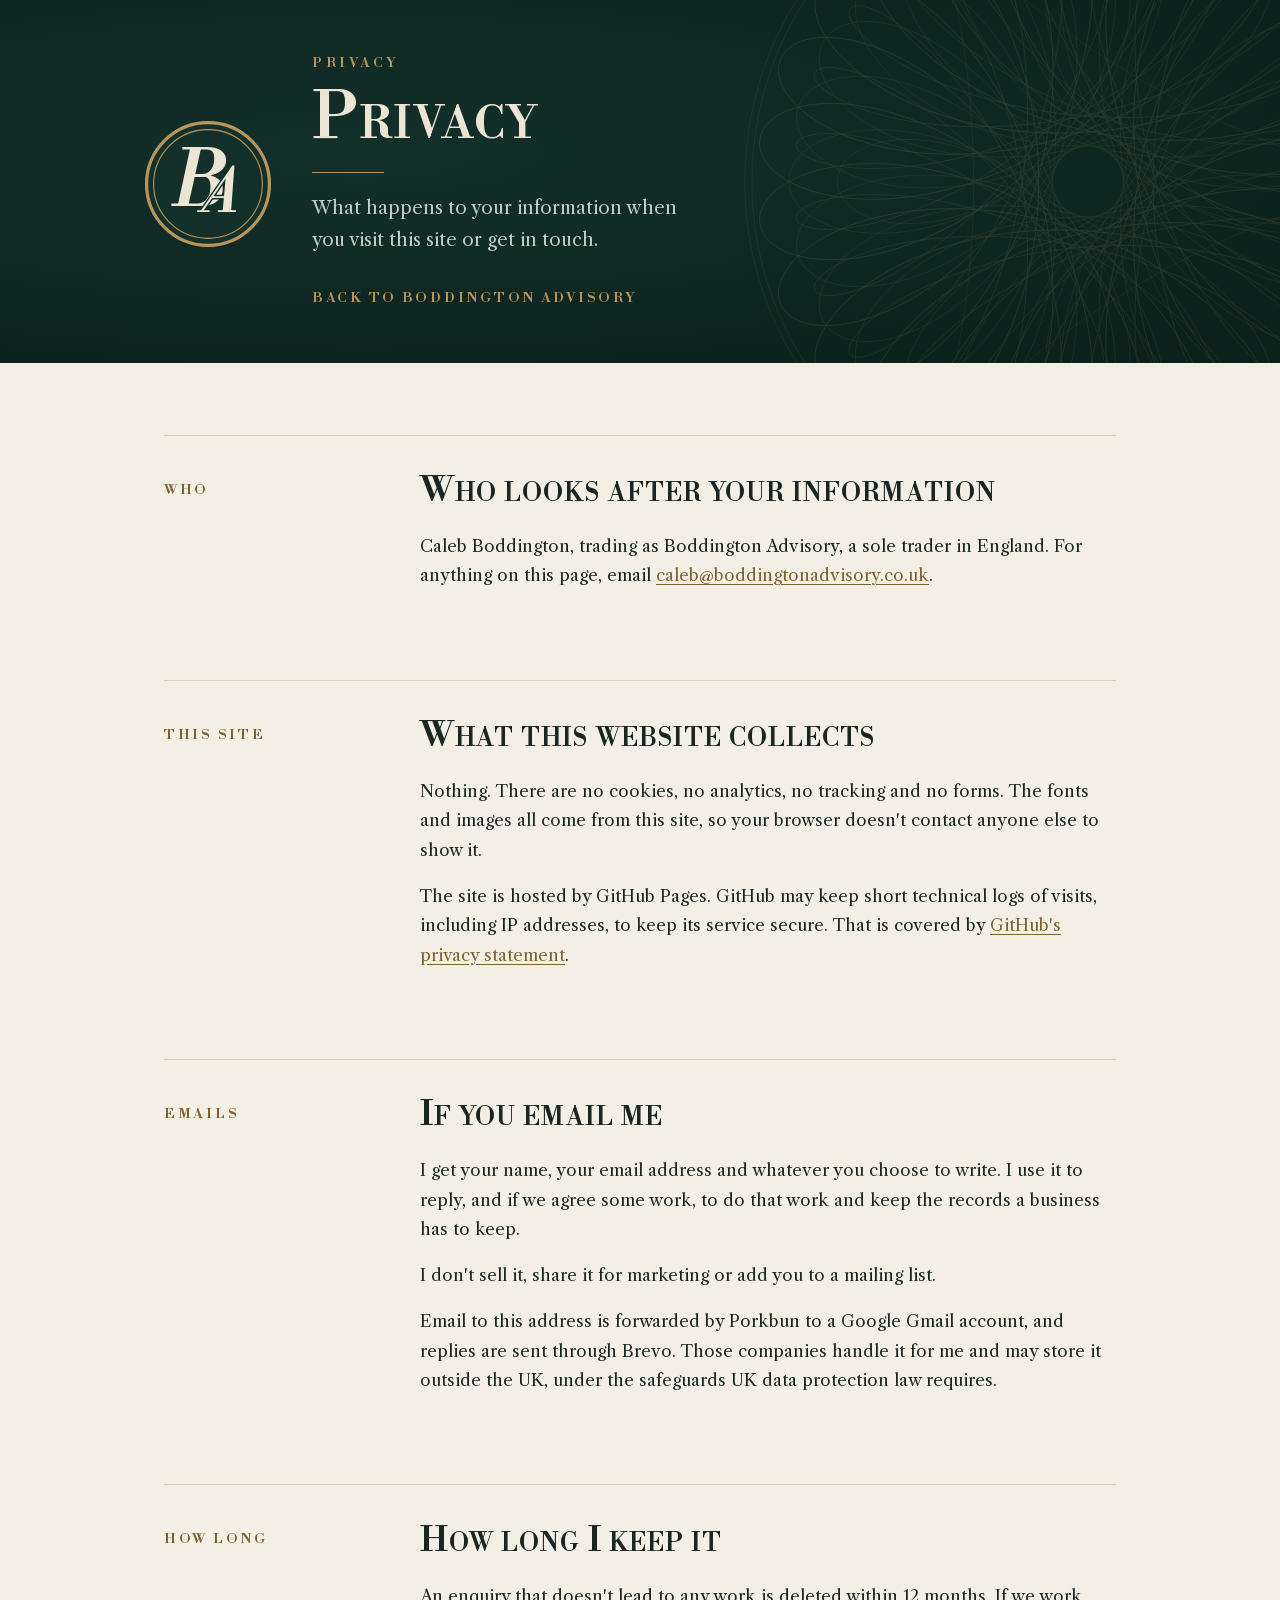
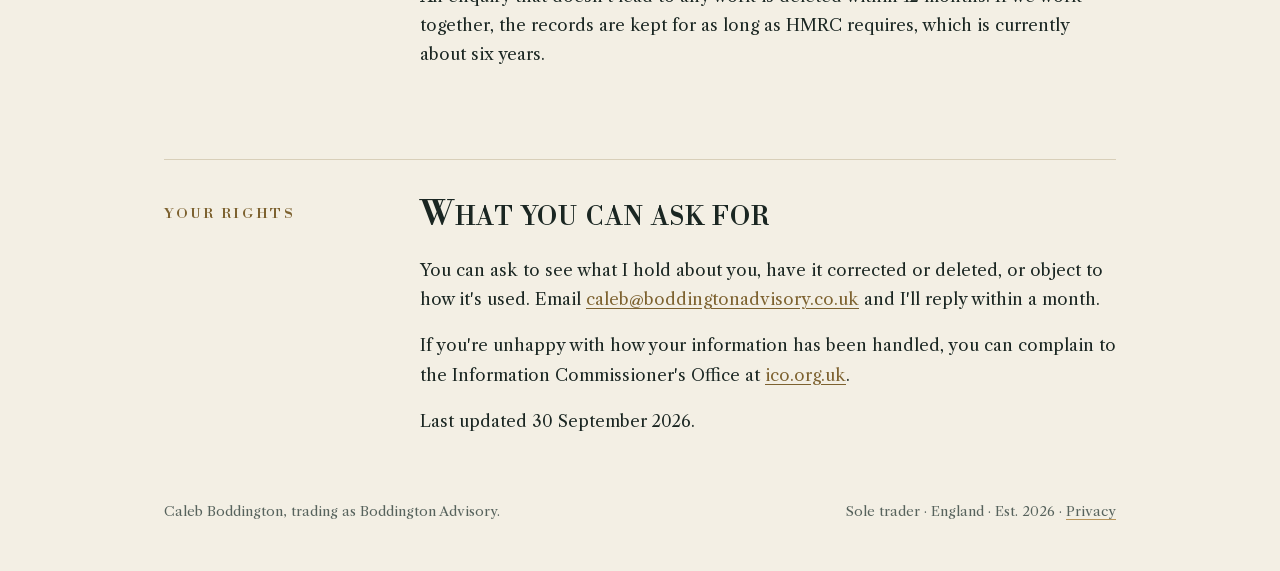
==== privacy.html @ ca5d96da "Add a privacy page, serve fonts locally, and add personal projects" ====
<!doctype html>
<html lang="en-GB">
<head>
<meta charset="utf-8">
<meta name="viewport" content="width=device-width, initial-scale=1">
<title>Privacy · Boddington Advisory</title>
<meta name="description" content="How Boddington Advisory handles personal information.">
<meta name="theme-color" content="#13302a">
<link rel="icon" href="favicon.svg" type="image/svg+xml">
<link rel="stylesheet" href="fonts/fonts.css">
<style>
  /* Layout: a private firm's headed paper. Racing-green masthead carrying the signet seal,
     then a single ivory column; gold hairlines divide it the way a letterhead is ruled. */
  :root {
    --green: #13302a;
    --green-deep: #0c211c;
    --ivory: #ece5d4;
    --paper: #f3efe4;
    --ink: #1a2622;
    --muted: #56625c;
    --gold: #b8955a;
    --gold-ink: #7d6230;
    --rule: #d8cfb9;
    --field: var(--green);
    --mono-fill: var(--ivory);
    --display: "Libre Bodoni", Didot, "Bodoni 72", Georgia, serif;
    --body: "Libre Caslon Text", "Big Caslon", "Adobe Caslon Pro", Georgia, serif;
    --caps: "Libre Bodoni", Didot, "Bodoni 72", Georgia, serif;
  }
  @media (prefers-color-scheme: dark) {
    :root:not([data-theme="light"]) {
      --paper: #0f1d19; --ink: #e8e2d2; --muted: #a3ada6; --gold-ink: #c9a86c; --rule: #2a3a34;
      color-scheme: dark;
    }
  }
  :root[data-theme="dark"] {
    --paper: #0f1d19; --ink: #e8e2d2; --muted: #a3ada6; --gold-ink: #c9a86c; --rule: #2a3a34;
    color-scheme: dark;
  }
  * { box-sizing: border-box; }
  body { background: var(--paper); color: var(--ink); font: 400 1.05rem/1.75 var(--body); margin: 0; }

  /* Masthead */
  .masthead {
    background:
      url(img/guilloche.svg) no-repeat right -10rem center / 44rem auto,
      radial-gradient(ellipse at 28% 42%, var(--green) 0%, var(--green-deep) 88%);
    color: var(--ivory); padding-inline: 20px;
  }
  .masthead .projects-link { display: inline-block; margin-top: 1.1rem; font: 600 0.85rem/1.4 var(--caps); letter-spacing: 0.2em; text-transform: uppercase; color: var(--ivory); text-decoration: none; border-bottom: 1px solid var(--gold); padding-bottom: 0.3rem; }
  .masthead .projects-link:hover { color: var(--gold); }
  .masthead .projects-link:focus-visible { outline: 2px solid var(--gold); outline-offset: 3px; }
  .masthead-inner {
    max-width: 62rem; margin: 0 auto; padding-block: 5rem 4.5rem;
    display: grid; grid-template-columns: minmax(0, 20rem) minmax(0, 1fr); gap: 3.5rem; align-items: center;
  }
  .seal { width: 100%; max-width: 20rem; height: auto; color: var(--gold); justify-self: center; }
  .eyebrow { font: 600 0.85rem/1 var(--caps); letter-spacing: 0.26em; color: var(--gold); }
  h1 {
    font: 500 clamp(2.4rem, 6vw, 4rem)/1.02 var(--display); font-variant: small-caps;
    letter-spacing: 0.04em; margin: 1.1rem 0 1.2rem; text-wrap: balance;
  }
  .hairline { width: 4.5rem; height: 1px; background: var(--gold); margin-bottom: 1.2rem; }
  .lede { font-size: 1.15rem; color: #c3ccc5; max-width: 34ch; margin: 0 0 1.6rem; }
  .masthead .contact-line { font: 400 italic 0.95rem/1.5 var(--body); color: var(--gold); overflow-wrap: anywhere; }

  /* Engrave-in on load */
  .seal .draw { stroke-dasharray: 920; stroke-dashoffset: 920; animation: engrave 1.8s cubic-bezier(.6,.1,.2,1) forwards; }
  .seal .draw.d2 { animation-delay: .25s; }
  .seal .draw.d3 { animation-delay: .5s; }
  .seal .fade { opacity: 0; animation: fade 1.2s ease forwards .9s; }
  @keyframes engrave { to { stroke-dashoffset: 0; } }
  @keyframes fade { to { opacity: 1; } }

  /* Body */
  main { max-width: 62rem; margin: 0 auto; padding: 4.5rem 20px 3rem; display: grid; gap: 4.5rem; }
  section { display: grid; grid-template-columns: minmax(0, 13rem) minmax(0, 1fr); gap: 1.5rem 3rem; border-top: 1px solid var(--rule); padding-top: 2.2rem; }
  .kicker { font: 600 0.85rem/1.4 var(--caps); letter-spacing: 0.2em; text-transform: uppercase; color: var(--gold-ink); padding-top: 0.55rem; }
  h2 { font: 500 2.2rem/1.1 var(--display); font-variant: small-caps; letter-spacing: 0.03em; margin: 0 0 1.4rem; text-wrap: balance; }
  .services { display: grid; grid-template-columns: repeat(auto-fit, minmax(15rem, 1fr)); gap: 2rem 2.5rem; }
  .service { min-width: 0; }
  .service h3 { font: 700 1.15rem/1.3 var(--body); letter-spacing: 0.01em; margin: 0 0 0.45rem; }
  .service p { margin: 0; color: var(--muted); font-size: 0.98rem; }
  .prose p { margin: 0; color: var(--muted); max-width: 58ch; font-size: 1.08rem; }
  .prose p + p { margin-top: 0.9rem; }
  .card {
    display: flex; flex-wrap: wrap; align-items: center; justify-content: space-between; gap: 1rem 2rem;
    border: 1px solid var(--rule); padding: 1.5rem 1.6rem;
  }
  .card .who { display: flex; gap: 1rem; align-items: center; min-width: 0; }
  .card .who svg { width: 3.4rem; height: 3.4rem; flex: none; color: var(--gold-ink); --field: var(--paper); --mono-fill: var(--ink); }
  .card .name { font: 500 1.3rem/1.2 var(--display); font-variant: small-caps; letter-spacing: 0.03em; }
  .card .email { font: 400 italic 1rem/1.4 var(--body); user-select: all; overflow-wrap: anywhere; }
  .copy {
    font: 600 0.85rem/1 var(--caps); letter-spacing: 0.16em; text-transform: uppercase; color: var(--ink);
    background: transparent; border: 1px solid var(--gold-ink); padding: 0.8rem 1.1rem; cursor: pointer;
  }
  .copy:hover { background: var(--gold-ink); color: var(--paper); }
  .copy:focus-visible { outline: 2px solid var(--gold); outline-offset: 3px; }


  /* Email button */
  .send-row { margin: 2rem 0 0; display: flex; flex-wrap: wrap; align-items: center; gap: 1rem 1.5rem; }
  .send {
    font: 600 0.85rem/1 var(--caps); letter-spacing: 0.18em; text-transform: uppercase;
    color: var(--ivory); background: var(--green); border: 1px solid var(--green); padding: 1rem 1.6rem; cursor: pointer; display: inline-block; text-decoration: none;
  }
  .send:hover { background: var(--gold-ink); border-color: var(--gold-ink); }
  .send:focus-visible { outline: 2px solid var(--gold); outline-offset: 3px; }

  footer {
    max-width: 62rem; margin: 0 auto; padding: 0 20px 3rem; color: var(--muted);
    font: 400 0.85rem/1.6 var(--body);
    display: flex; flex-wrap: wrap; justify-content: space-between; gap: 0.5rem 2rem;
  }

  footer a { color: inherit; text-decoration-color: var(--gold); text-underline-offset: 0.2em; }
  footer a:hover { color: var(--ink); }

  @media (max-width: 760px) {
    .masthead { background-position: right -9rem top 2rem, 0 0; background-size: 26rem auto, auto; }
    .masthead-inner { grid-template-columns: 1fr; gap: 2.2rem; padding-block: 3.5rem 3.2rem; }
    .seal { max-width: 13rem; justify-self: start; }
    section { grid-template-columns: 1fr; gap: 0.6rem; }
  }
  @media (prefers-reduced-motion: reduce) {
    .seal .draw { animation: none; stroke-dashoffset: 0; }
    .seal .fade { animation: none; opacity: 1; }
  }

  /* Projects page */
  .masthead.slim .masthead-inner { grid-template-columns: minmax(0, 8rem) minmax(0, 1fr); padding-block: 3.5rem 3.2rem; gap: 2.5rem; }
  .masthead.slim .mark { width: 100%; max-width: 8rem; height: auto; color: var(--gold); --field: var(--green); --mono-fill: var(--ivory); }
  .back { display: inline-block; margin-top: 0.4rem; font: 600 0.85rem/1.4 var(--caps); letter-spacing: 0.2em; text-transform: uppercase; color: var(--gold); text-decoration: none; }
  .back:hover { color: var(--ivory); }
  .back:focus-visible { outline: 2px solid var(--gold); outline-offset: 3px; }
  .shot { margin: 0 0 1.4rem; border: 1px solid var(--rule); box-shadow: 0 18px 40px rgba(12, 33, 28, 0.18); background: var(--green-deep); }
  .shot img { display: block; width: 100%; height: auto; }
  .project p { margin: 0; color: var(--muted); max-width: 60ch; font-size: 1.05rem; }
  .project p + p { margin-top: 0.8rem; }
  .project .go { display: inline-block; margin-top: 1.1rem; font: 600 0.85rem/1.4 var(--caps); letter-spacing: 0.18em; text-transform: uppercase; color: var(--gold-ink); text-decoration: none; border-bottom: 1px solid var(--gold); padding-bottom: 0.2rem; }
  .project .go:hover { color: var(--ink); }
  @media (max-width: 760px) {
    .masthead.slim .masthead-inner { grid-template-columns: 1fr; }
    .masthead.slim .mark { max-width: 5rem; }
  }
  .policy p + p { margin-top: 0.9rem; }
  .policy ul { margin: 0.9rem 0 0; padding-left: 1.2rem; }
  .policy li + li { margin-top: 0.4rem; }
  .policy a { color: var(--gold-ink); text-underline-offset: 0.2em; }
</style>
</head>
<body>

<svg width="0" height="0" style="position:absolute" aria-hidden="true">
  <defs>
    <pattern id="hatch" width="3.2" height="3.2" patternUnits="userSpaceOnUse" patternTransform="rotate(45)">
      <line x1="0" y1="0" x2="0" y2="3.2" stroke="currentColor" stroke-width="0.55" opacity="0.5"/>
    </pattern>
    <path id="band" d="M150 150 m-118 0 a118 118 0 1 1 236 0 a118 118 0 1 1 -236 0"/>
    <path id="bandLow" d="M150 150 m-128 0 a128 128 0 0 0 256 0"/>
    <symbol id="cipher" viewBox="0 0 200 200">
      <text x="86" y="140" text-anchor="middle" font-family="Libre Bodoni, Didot, serif" font-style="italic" font-weight="600" font-size="132" style="fill:var(--mono-fill)">B</text>
      <text x="122" y="150" text-anchor="middle" font-family="Libre Bodoni, Didot, serif" font-style="italic" font-weight="500" font-size="104" style="fill:var(--mono-fill);stroke:var(--field);stroke-width:5px;paint-order:stroke">A</text>
    </symbol>
    <symbol id="mark" viewBox="0 0 200 200">
      <circle cx="100" cy="100" r="96" style="fill:var(--field)"/>
      <circle cx="100" cy="100" r="96" fill="none" stroke="currentColor" stroke-width="5"/>
      <circle cx="100" cy="100" r="85" fill="none" stroke="currentColor" stroke-width="1.8"/>
      <use href="#cipher" x="8" y="6" width="184" height="184"/>
    </symbol>
  </defs>
</svg>

<header class="masthead slim">
  <div class="masthead-inner">
    <svg class="mark" viewBox="0 0 200 200" aria-hidden="true"><use href="#mark"/></svg>
    <div>
      <div class="eyebrow">PRIVACY</div>
      <h1>Privacy</h1>
      <div class="hairline"></div>
      <p class="lede">What happens to your information when you visit this site or get in touch.</p>
      <a class="back" href="index.html">Back to Boddington Advisory</a>
    </div>
  </div>
</header>

<main>
  <section class="policy" aria-labelledby="who">
    <div class="kicker">Who</div>
    <div>
      <h2 id="who">Who looks after your information</h2>
      <p>Caleb Boddington, trading as Boddington Advisory, a sole trader in England. For anything on this page, email <a href="mailto:caleb@boddingtonadvisory.co.uk">caleb@boddingtonadvisory.co.uk</a>.</p>
    </div>
  </section>
  <section class="policy" aria-labelledby="site">
    <div class="kicker">This site</div>
    <div>
      <h2 id="site">What this website collects</h2>
      <p>Nothing. There are no cookies, no analytics, no tracking and no forms. The fonts and images all come from this site, so your browser doesn't contact anyone else to show it.</p>
      <p>The site is hosted by GitHub Pages. GitHub may keep short technical logs of visits, including IP addresses, to keep its service secure. That is covered by <a href="https://docs.github.com/en/site-policy/privacy-policies/github-general-privacy-statement">GitHub's privacy statement</a>.</p>
    </div>
  </section>
  <section class="policy" aria-labelledby="email">
    <div class="kicker">Emails</div>
    <div>
      <h2 id="email">If you email me</h2>
      <p>I get your name, your email address and whatever you choose to write. I use it to reply, and if we agree some work, to do that work and keep the records a business has to keep.</p>
      <p>I don't sell it, share it for marketing or add you to a mailing list.</p>
      <p>Email to this address is forwarded by Porkbun to a Google Gmail account, and replies are sent through Brevo. Those companies handle it for me and may store it outside the UK, under the safeguards UK data protection law requires.</p>
    </div>
  </section>
  <section class="policy" aria-labelledby="keep">
    <div class="kicker">How long</div>
    <div>
      <h2 id="keep">How long I keep it</h2>
      <p>An enquiry that doesn't lead to any work is deleted within 12 months. If we work together, the records are kept for as long as HMRC requires, which is currently about six years.</p>
    </div>
  </section>
  <section class="policy" aria-labelledby="rights">
    <div class="kicker">Your rights</div>
    <div>
      <h2 id="rights">What you can ask for</h2>
      <p>You can ask to see what I hold about you, have it corrected or deleted, or object to how it's used. Email <a href="mailto:caleb@boddingtonadvisory.co.uk">caleb@boddingtonadvisory.co.uk</a> and I'll reply within a month.</p>
      <p>If you're unhappy with how your information has been handled, you can complain to the Information Commissioner's Office at <a href="https://ico.org.uk/make-a-complaint/">ico.org.uk</a>.</p>
      <p>Last updated 30 September 2026.</p>
    </div>
  </section>
</main>

<footer>
  <span>Caleb Boddington, trading as Boddington Advisory.</span>
  <span>Sole trader · England · Est. 2026 · <a href="privacy.html">Privacy</a></span>
</footer>

</body>
</html>
---- fonts/fonts.css ----
/* Latin subset, self-hosted so no visitor data goes to Google. SIL Open Font License. */
@font-face {
  font-family: 'Libre Bodoni';
  font-style: italic;
  font-weight: 400 700;
  font-display: swap;
  src: url(libre-bodoni-italic-400-700.woff2) format('woff2');
  unicode-range: U+0000-00FF, U+0131, U+0152-0153, U+02BB-02BC, U+02C6, U+02DA, U+02DC, U+0304, U+0308, U+0329, U+2000-206F, U+20AC, U+2122, U+2191, U+2193, U+2212, U+2215, U+FEFF, U+FFFD;
}
@font-face {
  font-family: 'Libre Bodoni';
  font-style: normal;
  font-weight: 400 700;
  font-display: swap;
  src: url(libre-bodoni-normal-400-700.woff2) format('woff2');
  unicode-range: U+0000-00FF, U+0131, U+0152-0153, U+02BB-02BC, U+02C6, U+02DA, U+02DC, U+0304, U+0308, U+0329, U+2000-206F, U+20AC, U+2122, U+2191, U+2193, U+2212, U+2215, U+FEFF, U+FFFD;
}
@font-face {
  font-family: 'Libre Caslon Text';
  font-style: italic;
  font-weight: 400;
  font-display: swap;
  src: url(libre-caslon-text-italic-400.woff2) format('woff2');
  unicode-range: U+0000-00FF, U+0131, U+0152-0153, U+02BB-02BC, U+02C6, U+02DA, U+02DC, U+0304, U+0308, U+0329, U+2000-206F, U+20AC, U+2122, U+2191, U+2193, U+2212, U+2215, U+FEFF, U+FFFD;
}
@font-face {
  font-family: 'Libre Caslon Text';
  font-style: normal;
  font-weight: 400;
  font-display: swap;
  src: url(libre-caslon-text-normal-400.woff2) format('woff2');
  unicode-range: U+0000-00FF, U+0131, U+0152-0153, U+02BB-02BC, U+02C6, U+02DA, U+02DC, U+0304, U+0308, U+0329, U+2000-206F, U+20AC, U+2122, U+2191, U+2193, U+2212, U+2215, U+FEFF, U+FFFD;
}
@font-face {
  font-family: 'Libre Caslon Text';
  font-style: normal;
  font-weight: 700;
  font-display: swap;
  src: url(libre-caslon-text-normal-700.woff2) format('woff2');
  unicode-range: U+0000-00FF, U+0131, U+0152-0153, U+02BB-02BC, U+02C6, U+02DA, U+02DC, U+0304, U+0308, U+0329, U+2000-206F, U+20AC, U+2122, U+2191, U+2193, U+2212, U+2215, U+FEFF, U+FFFD;
}
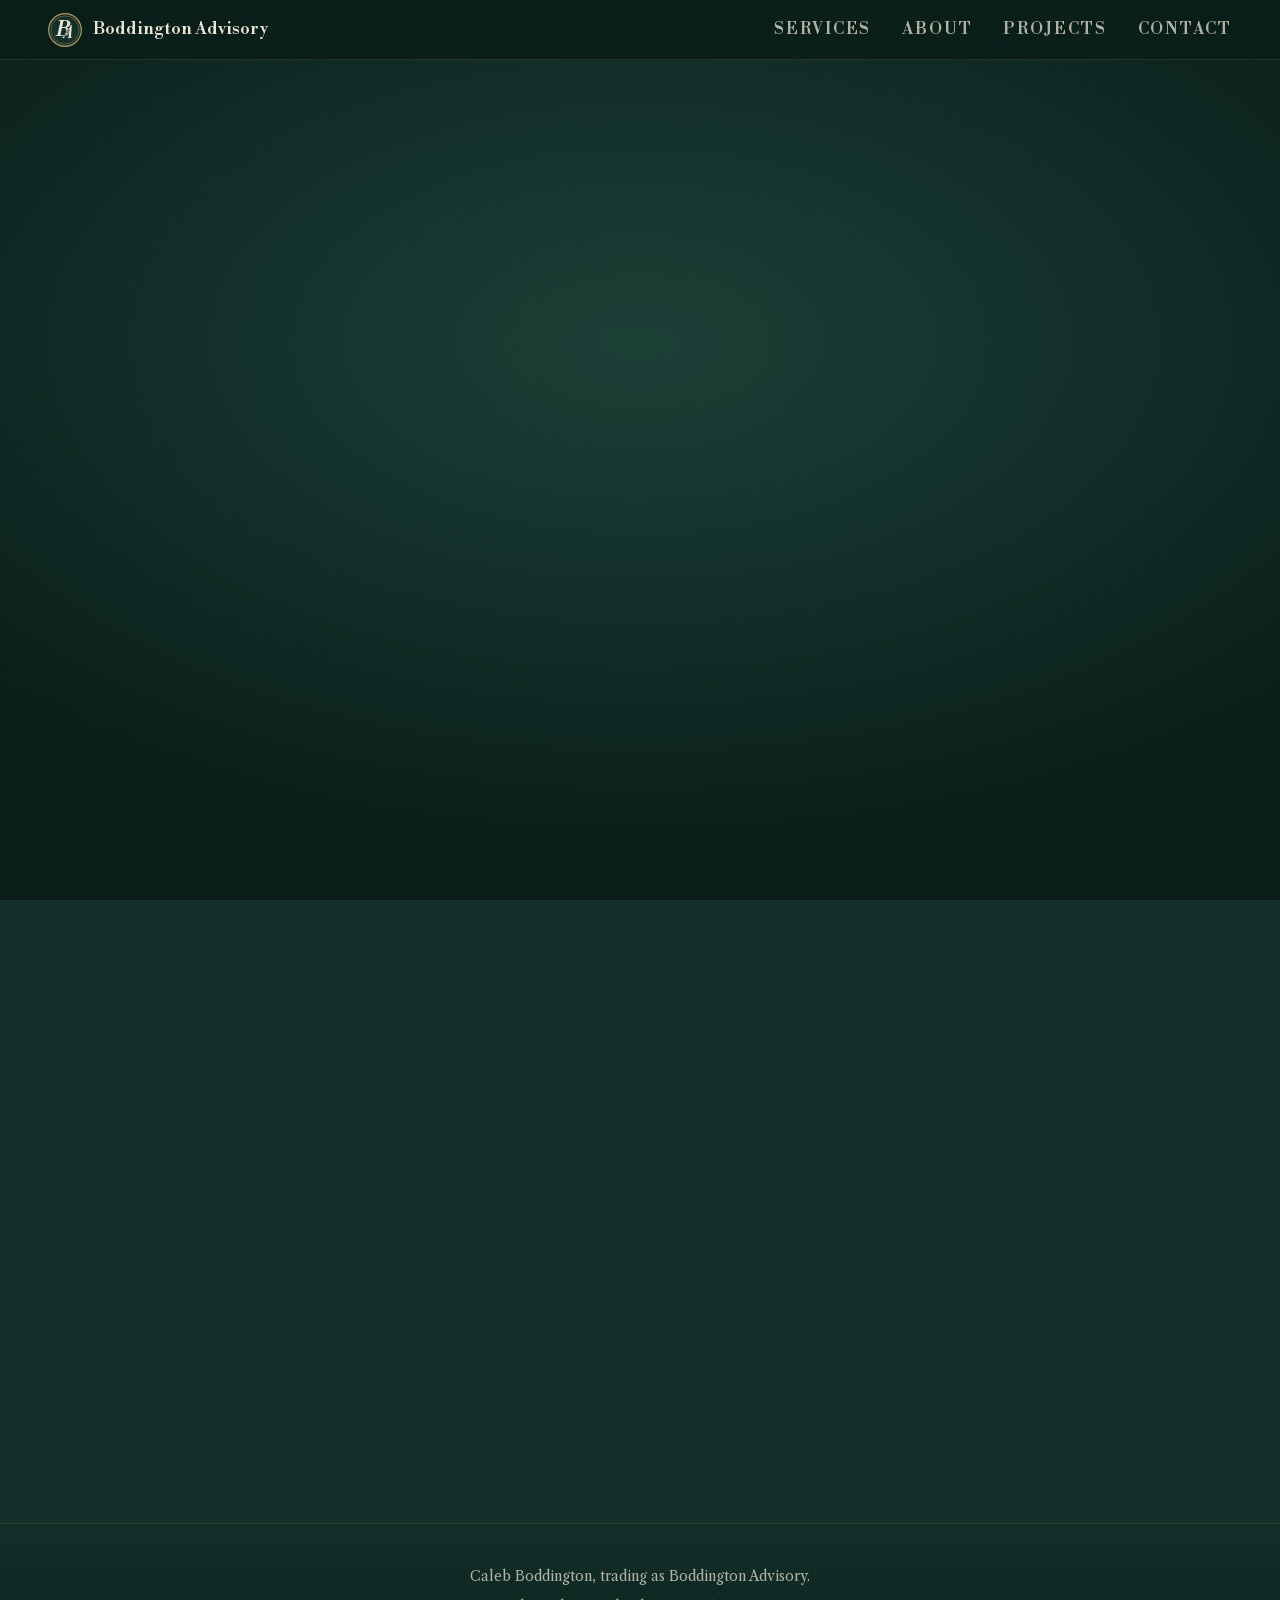
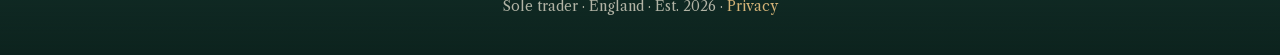
==== commit ca8bd171: "Redesign: the Signet, a 3D gold seal, split into Home, Services, About, Projects and Contact pages" ====
--- a/privacy.html
+++ b/privacy.html
@@ -4,234 +4,87 @@
 <meta charset="utf-8">
 <meta name="viewport" content="width=device-width, initial-scale=1">
 <title>Privacy · Boddington Advisory</title>
-<meta name="description" content="How Boddington Advisory handles personal information.">
+<meta name="description" content="What happens to your information when you visit this site or get in touch.">
 <meta name="theme-color" content="#13302a">
 <link rel="icon" href="favicon.svg" type="image/svg+xml">
 <link rel="stylesheet" href="fonts/fonts.css">
-<style>
-  /* Layout: a private firm's headed paper. Racing-green masthead carrying the signet seal,
-     then a single ivory column; gold hairlines divide it the way a letterhead is ruled. */
-  :root {
-    --green: #13302a;
-    --green-deep: #0c211c;
-    --ivory: #ece5d4;
-    --paper: #f3efe4;
-    --ink: #1a2622;
-    --muted: #56625c;
-    --gold: #b8955a;
-    --gold-ink: #7d6230;
-    --rule: #d8cfb9;
-    --field: var(--green);
-    --mono-fill: var(--ivory);
-    --display: "Libre Bodoni", Didot, "Bodoni 72", Georgia, serif;
-    --body: "Libre Caslon Text", "Big Caslon", "Adobe Caslon Pro", Georgia, serif;
-    --caps: "Libre Bodoni", Didot, "Bodoni 72", Georgia, serif;
-  }
-  @media (prefers-color-scheme: dark) {
-    :root:not([data-theme="light"]) {
-      --paper: #0f1d19; --ink: #e8e2d2; --muted: #a3ada6; --gold-ink: #c9a86c; --rule: #2a3a34;
-      color-scheme: dark;
-    }
-  }
-  :root[data-theme="dark"] {
-    --paper: #0f1d19; --ink: #e8e2d2; --muted: #a3ada6; --gold-ink: #c9a86c; --rule: #2a3a34;
-    color-scheme: dark;
-  }
-  * { box-sizing: border-box; }
-  body { background: var(--paper); color: var(--ink); font: 400 1.05rem/1.75 var(--body); margin: 0; }
+<link rel="stylesheet" href="assets/site.css">
+<link rel="preload" as="font" type="font/woff2" crossorigin href="fonts/libre-bodoni-normal-400-700.woff2">
+<link rel="modulepreload" href="vendor/three.module.min.js">
+<script>document.documentElement.classList.add('js');</script>
+<script type="importmap">{ "imports": { "three": "./vendor/three.module.min.js" } }</script>
+</head>
+<body data-scene="still">
+<canvas id="gl" aria-hidden="true"></canvas>
 
-  /* Masthead */
-  .masthead {
-    background:
-      url(img/guilloche.svg) no-repeat right -10rem center / 44rem auto,
-      radial-gradient(ellipse at 28% 42%, var(--green) 0%, var(--green-deep) 88%);
-    color: var(--ivory); padding-inline: 20px;
-  }
-  .masthead .projects-link { display: inline-block; margin-top: 1.1rem; font: 600 0.85rem/1.4 var(--caps); letter-spacing: 0.2em; text-transform: uppercase; color: var(--ivory); text-decoration: none; border-bottom: 1px solid var(--gold); padding-bottom: 0.3rem; }
-  .masthead .projects-link:hover { color: var(--gold); }
-  .masthead .projects-link:focus-visible { outline: 2px solid var(--gold); outline-offset: 3px; }
-  .masthead-inner {
-    max-width: 62rem; margin: 0 auto; padding-block: 5rem 4.5rem;
-    display: grid; grid-template-columns: minmax(0, 20rem) minmax(0, 1fr); gap: 3.5rem; align-items: center;
-  }
-  .seal { width: 100%; max-width: 20rem; height: auto; color: var(--gold); justify-self: center; }
-  .eyebrow { font: 600 0.85rem/1 var(--caps); letter-spacing: 0.26em; color: var(--gold); }
-  h1 {
-    font: 500 clamp(2.4rem, 6vw, 4rem)/1.02 var(--display); font-variant: small-caps;
-    letter-spacing: 0.04em; margin: 1.1rem 0 1.2rem; text-wrap: balance;
-  }
-  .hairline { width: 4.5rem; height: 1px; background: var(--gold); margin-bottom: 1.2rem; }
-  .lede { font-size: 1.15rem; color: #c3ccc5; max-width: 34ch; margin: 0 0 1.6rem; }
-  .masthead .contact-line { font: 400 italic 0.95rem/1.5 var(--body); color: var(--gold); overflow-wrap: anywhere; }
+<header class="site-head">
+  <a class="brand" href="index.html" aria-label="Boddington Advisory, home">
+    <svg class="brand-mark" viewBox="0 0 200 200" aria-hidden="true"><circle cx="100" cy="100" r="96" fill="#13302a"/><circle cx="100" cy="100" r="96" fill="none" stroke="currentColor" stroke-width="7"/><circle cx="100" cy="100" r="83" fill="none" stroke="currentColor" stroke-width="2.5"/><g font-family="Libre Bodoni, Didot, serif" font-style="italic" text-anchor="middle"><text x="87" y="138" font-weight="600" font-size="124" fill="#ece5d4">B</text><text x="120" y="147" font-weight="500" font-size="98" fill="#ece5d4" stroke="#13302a" stroke-width="6" paint-order="stroke">A</text></g></svg>
+    <span class="brand-name">Boddington Advisory</span>
+  </a>
+  <button class="menu-btn" type="button" aria-expanded="false" aria-controls="menu">Menu</button>
+  <nav class="menu" id="menu" aria-label="Site">
+    <a href="services.html">Services</a>
+    <a href="about.html">About</a>
+    <a href="projects.html">Projects</a>
+    <a href="contact.html">Contact</a>
+  </nav>
+</header>
 
-  /* Engrave-in on load */
-  .seal .draw { stroke-dasharray: 920; stroke-dashoffset: 920; animation: engrave 1.8s cubic-bezier(.6,.1,.2,1) forwards; }
-  .seal .draw.d2 { animation-delay: .25s; }
-  .seal .draw.d3 { animation-delay: .5s; }
-  .seal .fade { opacity: 0; animation: fade 1.2s ease forwards .9s; }
-  @keyframes engrave { to { stroke-dashoffset: 0; } }
-  @keyframes fade { to { opacity: 1; } }
+<div class="page">
 
-  /* Body */
-  main { max-width: 62rem; margin: 0 auto; padding: 4.5rem 20px 3rem; display: grid; gap: 4.5rem; }
-  section { display: grid; grid-template-columns: minmax(0, 13rem) minmax(0, 1fr); gap: 1.5rem 3rem; border-top: 1px solid var(--rule); padding-top: 2.2rem; }
-  .kicker { font: 600 0.85rem/1.4 var(--caps); letter-spacing: 0.2em; text-transform: uppercase; color: var(--gold-ink); padding-top: 0.55rem; }
-  h2 { font: 500 2.2rem/1.1 var(--display); font-variant: small-caps; letter-spacing: 0.03em; margin: 0 0 1.4rem; text-wrap: balance; }
-  .services { display: grid; grid-template-columns: repeat(auto-fit, minmax(15rem, 1fr)); gap: 2rem 2.5rem; }
-  .service { min-width: 0; }
-  .service h3 { font: 700 1.15rem/1.3 var(--body); letter-spacing: 0.01em; margin: 0 0 0.45rem; }
-  .service p { margin: 0; color: var(--muted); font-size: 0.98rem; }
-  .prose p { margin: 0; color: var(--muted); max-width: 58ch; font-size: 1.08rem; }
-  .prose p + p { margin-top: 0.9rem; }
-  .card {
-    display: flex; flex-wrap: wrap; align-items: center; justify-content: space-between; gap: 1rem 2rem;
-    border: 1px solid var(--rule); padding: 1.5rem 1.6rem;
-  }
-  .card .who { display: flex; gap: 1rem; align-items: center; min-width: 0; }
-  .card .who svg { width: 3.4rem; height: 3.4rem; flex: none; color: var(--gold-ink); --field: var(--paper); --mono-fill: var(--ink); }
-  .card .name { font: 500 1.3rem/1.2 var(--display); font-variant: small-caps; letter-spacing: 0.03em; }
-  .card .email { font: 400 italic 1rem/1.4 var(--body); user-select: all; overflow-wrap: anywhere; }
-  .copy {
-    font: 600 0.85rem/1 var(--caps); letter-spacing: 0.16em; text-transform: uppercase; color: var(--ink);
-    background: transparent; border: 1px solid var(--gold-ink); padding: 0.8rem 1.1rem; cursor: pointer;
-  }
-  .copy:hover { background: var(--gold-ink); color: var(--paper); }
-  .copy:focus-visible { outline: 2px solid var(--gold); outline-offset: 3px; }
-
-
-  /* Email button */
-  .send-row { margin: 2rem 0 0; display: flex; flex-wrap: wrap; align-items: center; gap: 1rem 1.5rem; }
-  .send {
-    font: 600 0.85rem/1 var(--caps); letter-spacing: 0.18em; text-transform: uppercase;
-    color: var(--ivory); background: var(--green); border: 1px solid var(--green); padding: 1rem 1.6rem; cursor: pointer; display: inline-block; text-decoration: none;
-  }
-  .send:hover { background: var(--gold-ink); border-color: var(--gold-ink); }
-  .send:focus-visible { outline: 2px solid var(--gold); outline-offset: 3px; }
-
-  footer {
-    max-width: 62rem; margin: 0 auto; padding: 0 20px 3rem; color: var(--muted);
-    font: 400 0.85rem/1.6 var(--body);
-    display: flex; flex-wrap: wrap; justify-content: space-between; gap: 0.5rem 2rem;
-  }
-
-  footer a { color: inherit; text-decoration-color: var(--gold); text-underline-offset: 0.2em; }
-  footer a:hover { color: var(--ink); }
-
-  @media (max-width: 760px) {
-    .masthead { background-position: right -9rem top 2rem, 0 0; background-size: 26rem auto, auto; }
-    .masthead-inner { grid-template-columns: 1fr; gap: 2.2rem; padding-block: 3.5rem 3.2rem; }
-    .seal { max-width: 13rem; justify-self: start; }
-    section { grid-template-columns: 1fr; gap: 0.6rem; }
-  }
-  @media (prefers-reduced-motion: reduce) {
-    .seal .draw { animation: none; stroke-dashoffset: 0; }
-    .seal .fade { animation: none; opacity: 1; }
-  }
-
-  /* Projects page */
-  .masthead.slim .masthead-inner { grid-template-columns: minmax(0, 8rem) minmax(0, 1fr); padding-block: 3.5rem 3.2rem; gap: 2.5rem; }
-  .masthead.slim .mark { width: 100%; max-width: 8rem; height: auto; color: var(--gold); --field: var(--green); --mono-fill: var(--ivory); }
-  .back { display: inline-block; margin-top: 0.4rem; font: 600 0.85rem/1.4 var(--caps); letter-spacing: 0.2em; text-transform: uppercase; color: var(--gold); text-decoration: none; }
-  .back:hover { color: var(--ivory); }
-  .back:focus-visible { outline: 2px solid var(--gold); outline-offset: 3px; }
-  .shot { margin: 0 0 1.4rem; border: 1px solid var(--rule); box-shadow: 0 18px 40px rgba(12, 33, 28, 0.18); background: var(--green-deep); }
-  .shot img { display: block; width: 100%; height: auto; }
-  .project p { margin: 0; color: var(--muted); max-width: 60ch; font-size: 1.05rem; }
-  .project p + p { margin-top: 0.8rem; }
-  .project .go { display: inline-block; margin-top: 1.1rem; font: 600 0.85rem/1.4 var(--caps); letter-spacing: 0.18em; text-transform: uppercase; color: var(--gold-ink); text-decoration: none; border-bottom: 1px solid var(--gold); padding-bottom: 0.2rem; }
-  .project .go:hover { color: var(--ink); }
-  @media (max-width: 760px) {
-    .masthead.slim .masthead-inner { grid-template-columns: 1fr; }
-    .masthead.slim .mark { max-width: 5rem; }
-  }
-  .policy p + p { margin-top: 0.9rem; }
-  .policy ul { margin: 0.9rem 0 0; padding-left: 1.2rem; }
-  .policy li + li { margin-top: 0.4rem; }
-  .policy a { color: var(--gold-ink); text-underline-offset: 0.2em; }
-</style>
-</head>
-<body>
-
-<svg width="0" height="0" style="position:absolute" aria-hidden="true">
-  <defs>
-    <pattern id="hatch" width="3.2" height="3.2" patternUnits="userSpaceOnUse" patternTransform="rotate(45)">
-      <line x1="0" y1="0" x2="0" y2="3.2" stroke="currentColor" stroke-width="0.55" opacity="0.5"/>
-    </pattern>
-    <path id="band" d="M150 150 m-118 0 a118 118 0 1 1 236 0 a118 118 0 1 1 -236 0"/>
-    <path id="bandLow" d="M150 150 m-128 0 a128 128 0 0 0 256 0"/>
-    <symbol id="cipher" viewBox="0 0 200 200">
-      <text x="86" y="140" text-anchor="middle" font-family="Libre Bodoni, Didot, serif" font-style="italic" font-weight="600" font-size="132" style="fill:var(--mono-fill)">B</text>
-      <text x="122" y="150" text-anchor="middle" font-family="Libre Bodoni, Didot, serif" font-style="italic" font-weight="500" font-size="104" style="fill:var(--mono-fill);stroke:var(--field);stroke-width:5px;paint-order:stroke">A</text>
-    </symbol>
-    <symbol id="mark" viewBox="0 0 200 200">
-      <circle cx="100" cy="100" r="96" style="fill:var(--field)"/>
-      <circle cx="100" cy="100" r="96" fill="none" stroke="currentColor" stroke-width="5"/>
-      <circle cx="100" cy="100" r="85" fill="none" stroke="currentColor" stroke-width="1.8"/>
-      <use href="#cipher" x="8" y="6" width="184" height="184"/>
-    </symbol>
-  </defs>
-</svg>
-
-<header class="masthead slim">
-  <div class="masthead-inner">
-    <svg class="mark" viewBox="0 0 200 200" aria-hidden="true"><use href="#mark"/></svg>
-    <div>
-      <div class="eyebrow">PRIVACY</div>
-      <h1>Privacy</h1>
+  <section class="chapter left flow" aria-labelledby="privacy" data-chapter="main">
+    <div class="copy reveal">
+      <h1 class="page-title" id="privacy">Privacy</h1>
       <div class="hairline"></div>
       <p class="lede">What happens to your information when you visit this site or get in touch.</p>
-      <a class="back" href="index.html">Back to Boddington Advisory</a>
-    </div>
-  </div>
-</header>
+      <div class="more"><a class="link" href="index.html">Back to Boddington Advisory</a></div>
 
-<main>
-  <section class="policy" aria-labelledby="who">
-    <div class="kicker">Who</div>
-    <div>
-      <h2 id="who">Who looks after your information</h2>
-      <p>Caleb Boddington, trading as Boddington Advisory, a sole trader in England. For anything on this page, email <a href="mailto:caleb@boddingtonadvisory.co.uk">caleb@boddingtonadvisory.co.uk</a>.</p>
+      <section class="policy" aria-labelledby="who">
+        <div class="kicker">Who</div>
+        <h2 id="who">Who looks after your information</h2>
+        <p>Caleb Boddington, trading as Boddington Advisory, a sole trader in England. For anything on this page, email <a href="mailto:caleb@boddingtonadvisory.co.uk">caleb@boddingtonadvisory.co.uk</a>.</p>
+      </section>
+
+      <section class="policy" aria-labelledby="site">
+        <div class="kicker">This site</div>
+        <h2 id="site">What this website collects</h2>
+        <p>Nothing. There are no cookies, no analytics, no tracking and no forms. The fonts and images all come from this site, so your browser doesn't contact anyone else to show it.</p>
+        <p>The site is hosted by GitHub Pages. GitHub may keep short technical logs of visits, including IP addresses, to keep its service secure. That is covered by <a href="https://docs.github.com/en/site-policy/privacy-policies/github-general-privacy-statement">GitHub's privacy statement</a>.</p>
+      </section>
+
+      <section class="policy" aria-labelledby="email-h">
+        <div class="kicker">Emails</div>
+        <h2 id="email-h">If you email me</h2>
+        <p>I get your name, your email address and whatever you choose to write. I use it to reply, and if we agree some work, to do that work and keep the records a business has to keep.</p>
+        <p>I don't sell it, share it for marketing or add you to a mailing list.</p>
+        <p>Email to this address is forwarded by Porkbun to a Google Gmail account, and replies are sent through Brevo. Those companies handle it for me and may store it outside the UK, under the safeguards UK data protection law requires.</p>
+      </section>
+
+      <section class="policy" aria-labelledby="keep">
+        <div class="kicker">How long</div>
+        <h2 id="keep">How long I keep it</h2>
+        <p>An enquiry that doesn't lead to any work is deleted within 12 months. If we work together, the records are kept for as long as HMRC requires, which is currently about six years.</p>
+      </section>
+
+      <section class="policy" aria-labelledby="rights">
+        <div class="kicker">Your rights</div>
+        <h2 id="rights">What you can ask for</h2>
+        <p>You can ask to see what I hold about you, have it corrected or deleted, or object to how it's used. Email <a href="mailto:caleb@boddingtonadvisory.co.uk">caleb@boddingtonadvisory.co.uk</a> and I'll reply within a month.</p>
+        <p>If you're unhappy with how your information has been handled, you can complain to the Information Commissioner's Office at <a href="https://ico.org.uk/make-a-complaint/">ico.org.uk</a>.</p>
+        <p>Last updated 30 September 2026.</p>
+      </section>
     </div>
   </section>
-  <section class="policy" aria-labelledby="site">
-    <div class="kicker">This site</div>
-    <div>
-      <h2 id="site">What this website collects</h2>
-      <p>Nothing. There are no cookies, no analytics, no tracking and no forms. The fonts and images all come from this site, so your browser doesn't contact anyone else to show it.</p>
-      <p>The site is hosted by GitHub Pages. GitHub may keep short technical logs of visits, including IP addresses, to keep its service secure. That is covered by <a href="https://docs.github.com/en/site-policy/privacy-policies/github-general-privacy-statement">GitHub's privacy statement</a>.</p>
-    </div>
-  </section>
-  <section class="policy" aria-labelledby="email">
-    <div class="kicker">Emails</div>
-    <div>
-      <h2 id="email">If you email me</h2>
-      <p>I get your name, your email address and whatever you choose to write. I use it to reply, and if we agree some work, to do that work and keep the records a business has to keep.</p>
-      <p>I don't sell it, share it for marketing or add you to a mailing list.</p>
-      <p>Email to this address is forwarded by Porkbun to a Google Gmail account, and replies are sent through Brevo. Those companies handle it for me and may store it outside the UK, under the safeguards UK data protection law requires.</p>
-    </div>
-  </section>
-  <section class="policy" aria-labelledby="keep">
-    <div class="kicker">How long</div>
-    <div>
-      <h2 id="keep">How long I keep it</h2>
-      <p>An enquiry that doesn't lead to any work is deleted within 12 months. If we work together, the records are kept for as long as HMRC requires, which is currently about six years.</p>
-    </div>
-  </section>
-  <section class="policy" aria-labelledby="rights">
-    <div class="kicker">Your rights</div>
-    <div>
-      <h2 id="rights">What you can ask for</h2>
-      <p>You can ask to see what I hold about you, have it corrected or deleted, or object to how it's used. Email <a href="mailto:caleb@boddingtonadvisory.co.uk">caleb@boddingtonadvisory.co.uk</a> and I'll reply within a month.</p>
-      <p>If you're unhappy with how your information has been handled, you can complain to the Information Commissioner's Office at <a href="https://ico.org.uk/make-a-complaint/">ico.org.uk</a>.</p>
-      <p>Last updated 30 September 2026.</p>
-    </div>
-  </section>
-</main>
 
-<footer>
+</div>
+
+<footer class="site-foot">
   <span>Caleb Boddington, trading as Boddington Advisory.</span>
   <span>Sole trader · England · Est. 2026 · <a href="privacy.html">Privacy</a></span>
 </footer>
 
+<script src="assets/site.js"></script>
+<script type="module" src="assets/signet.js"></script>
 </body>
 </html>
--- a/assets/site.css
+++ b/assets/site.css
@@ -0,0 +1,257 @@
+/* Boddington Advisory, The Signet. Shared styles for every page.
+   Tokens: one value per colour role, three tracking tokens. Change them here only.
+   Body text is 14px on desktop and 16px on phones. Gold fill is reserved for the one action: Email me. */
+:root {
+  --green: #13302a;          /* page */
+  --green-deep: #0b1f1a;     /* text on gold, deep edges */
+  --ivory: #ece5d4;          /* body text and headings */
+  --ivory-muted: rgba(236, 229, 212, 0.74); /* secondary text, 6.9:1 on green */
+  --gold: #b8955a;           /* the action fill, rules */
+  --gold-bright: #d4b377;    /* gold text on green, 7.1:1 */
+  --gold-line: rgba(184, 149, 90, 0.5);     /* hairlines and borders */
+  --display: "Libre Bodoni", Didot, "Bodoni 72", Georgia, serif;
+  --body: "Libre Caslon Text", "Big Caslon", "Adobe Caslon Pro", Georgia, serif;
+  --track-label: 0.22em;     /* kickers, eyebrows, wordmark */
+  --track-btn: 0.14em;       /* buttons, tracked links, hint */
+  --track-caps: 0.12em;      /* menu */
+  --measure: 34rem;
+  --measure-wide: 42rem;
+  --head-h: 60px;
+  --ease: 0.2s ease;
+  --card-bg: radial-gradient(ellipse closest-side at 50% 50%, rgba(10, 29, 24, 0.92) 0%, rgba(10, 29, 24, 0.86) 45%, rgba(10, 29, 24, 0) 100%);
+}
+* { box-sizing: border-box; }
+[id] { scroll-margin-top: calc(var(--head-h) + 16px); }
+html { background: var(--green); scroll-behavior: smooth; }
+body {
+  margin: 0; color: var(--ivory);
+  font: 400 14px/1.8 var(--body);
+  background: radial-gradient(ellipse 70% 55% at 50% 38%, #1b4036 0%, var(--green) 50%, var(--green-deep) 100%) fixed;
+  -webkit-font-smoothing: antialiased;
+  overflow-x: hidden;
+}
+@media (max-width: 720px) { body { font-size: 16px; } }
+::selection { background: var(--gold); color: var(--green-deep); }
+
+/* The WebGL canvas sits behind everything; the text is real HTML on top. */
+#gl {
+  position: fixed; inset: 0; width: 100%; height: 100%; display: block; z-index: 0;
+  touch-action: pan-y; cursor: grab; opacity: 0; transition: opacity 1.4s ease;
+}
+#gl.on { opacity: 1; }
+#gl.dragging { cursor: grabbing; }
+html.nogl #gl, html:not(.js) #gl { display: none; }
+
+.page { position: relative; z-index: 1; pointer-events: none; }
+.copy { pointer-events: auto; }
+html.nogl .page, html:not(.js) .page { pointer-events: auto; }
+
+/* Header: compact mark, short menu */
+.site-head {
+  position: fixed; top: 0; left: 0; right: 0; z-index: 3; height: var(--head-h);
+  display: flex; align-items: center; justify-content: space-between; gap: 1rem;
+  padding: 0 clamp(20px, 4vw, 48px);
+  background: rgba(11, 31, 26, 0.9); -webkit-backdrop-filter: blur(12px); backdrop-filter: blur(12px);
+  border-bottom: 1px solid rgba(184, 149, 90, 0.16);
+}
+.brand { display: inline-flex; align-items: center; gap: 0.7rem; color: var(--ivory); text-decoration: none; }
+.brand-mark { width: 34px; height: 34px; color: var(--gold); flex: none; }
+.brand-name { font: 500 1.05rem/1 var(--display); white-space: nowrap; }
+.menu { display: flex; gap: clamp(1rem, 2.4vw, 2.2rem); }
+.menu a {
+  font: 600 1rem/1.4 var(--display); letter-spacing: var(--track-caps); text-transform: uppercase;
+  color: var(--ivory-muted); text-decoration: none; padding: 0.4rem 0; border-bottom: 1px solid transparent;
+  transition: color var(--ease), border-color var(--ease);
+}
+.menu a:hover, .menu a:focus-visible { color: var(--ivory); }
+.menu a[aria-current="page"] { color: var(--gold-bright); border-bottom-color: var(--gold); }
+.menu-btn {
+  display: none; cursor: pointer; font: 600 1rem/1 var(--display); letter-spacing: var(--track-caps); text-transform: uppercase;
+  color: var(--gold-bright); background: transparent; border: 1px solid var(--gold-line);
+  padding: 0.6rem 0.9rem 0.6rem calc(0.9rem + var(--track-caps)); transition: background var(--ease), color var(--ease);
+}
+.menu-btn[aria-expanded="true"] { background: rgba(184, 149, 90, 0.14); color: var(--ivory); }
+@media (max-width: 720px) {
+  .brand-name { display: none; }
+  html.js .menu-btn { display: inline-block; }
+  html.js .menu {
+    display: none; position: absolute; top: var(--head-h); left: 0; right: 0; flex-direction: column; gap: 0;
+    background: rgba(11, 31, 26, 0.97); border-top: 1px solid var(--gold-line); border-bottom: 1px solid var(--gold-line);
+    padding: 0.4rem clamp(20px, 4vw, 48px) 0.6rem;
+  }
+  html.js .menu.open { display: flex; }
+  html.js .menu a { padding: 0.8rem 0; border-bottom: 1px solid rgba(184, 149, 90, 0.18); }
+  html.js .menu a:last-child { border-bottom: 0; }
+  html.js .menu a[aria-current="page"] { border-bottom-color: rgba(184, 149, 90, 0.18); }
+  /* no script: the header flows with the page and the links simply wrap */
+  html:not(.js) .site-head { position: static; height: auto; flex-wrap: wrap; padding: 0.8rem clamp(20px, 4vw, 48px); background: rgba(11, 31, 26, 0.6); }
+  html:not(.js) .menu { gap: 0.4rem 1.2rem; flex-wrap: wrap; justify-content: flex-end; }
+  html:not(.js) .chapter { padding-top: 24px; }
+}
+
+/* Chapters: each page is a run of full-height panels the seal reacts to */
+.chapter {
+  min-height: 100vh; display: flex; align-items: center;
+  padding: calc(var(--head-h) + clamp(24px, 5vh, 56px)) clamp(20px, 7vw, 120px) clamp(32px, 7vh, 72px);
+}
+.chapter.short { min-height: 78vh; }
+.chapter.left { justify-content: flex-start; }
+.chapter.right { justify-content: flex-end; }
+.chapter.centre { justify-content: center; text-align: center; }
+/* the home contact block always sits on its own dark backing, never on the seal */
+html.js:not(.nogl) .chapter.centre .copy { background: var(--card-bg); padding: 2.4rem 3rem 2.6rem; }
+.copy { max-width: var(--measure); }
+.copy.wide { max-width: var(--measure-wide); }
+
+html.js:not(.nogl):not(.reduced) .reveal { opacity: 0; transform: translateY(18px); transition: opacity 0.9s ease, transform 0.9s ease; }
+html.js:not(.nogl):not(.reduced) .reveal.in { opacity: 1; transform: none; }
+html.js:not(.nogl):not(.reduced) .reveal:focus-within { opacity: 1; transform: none; transition: none; }
+
+/* Type */
+.eyebrow, .kicker, .wordmark {
+  font: 600 0.85rem/1.4 var(--display); letter-spacing: var(--track-label); text-transform: uppercase;
+  color: var(--gold-bright); margin: 0 0 0.9rem;
+}
+.wordmark { font-size: 1rem; }
+.hero .wordmark { margin-bottom: 1.1rem; }
+h1, h2, h3 { font-family: var(--display); font-weight: 500; color: var(--ivory); margin: 0; text-wrap: balance; }
+h1 { font-size: clamp(2.3rem, 5vw, 3.4rem); line-height: 1.08; }
+h1.page-title { font-size: clamp(2rem, 3.6vw, 2.75rem); }
+.hero h1 { font-size: clamp(1.9rem, 3.4vw, 2.6rem); line-height: 1.2; }
+h2 { font-size: clamp(1.75rem, 3vw, 2.25rem); line-height: 1.15; }
+h3 { font-size: 1.1rem; font-weight: 600; line-height: 1.3; margin-bottom: 0.35rem; }
+p { margin: 0 0 1rem; text-wrap: pretty; }
+.lede { font-size: 1em; line-height: 1.8; color: var(--ivory); margin: 0; }
+.muted { color: var(--ivory-muted); }
+.hairline { height: 1px; background: linear-gradient(90deg, var(--gold), rgba(184, 149, 90, 0)); margin: 1.2rem 0 1.4rem; width: 100%; }
+.hairline.centre { background: linear-gradient(90deg, rgba(184,149,90,0), var(--gold), rgba(184,149,90,0)); }
+a { color: var(--gold-bright); text-decoration: none; transition: color var(--ease), border-color var(--ease); }
+a:hover { color: var(--ivory); }
+.link {
+  display: inline-block; font: 600 1rem/1.4 var(--display); letter-spacing: var(--track-btn); text-transform: uppercase;
+  border-bottom: 1px solid var(--gold-line); padding-bottom: 3px; margin-right: calc(-1 * var(--track-btn));
+}
+.link:hover { border-color: var(--ivory); }
+.link.go::after { content: " \2192"; }
+.plain { color: var(--ivory-muted); border-bottom: 1px solid var(--gold-line); padding-bottom: 1px; }
+.plain:hover { color: var(--ivory); border-color: var(--ivory); }
+.text-btn {
+  cursor: pointer; background: none; border: 0; padding: 0; font: inherit; color: var(--gold-bright);
+  border-bottom: 1px solid var(--gold-line); transition: color var(--ease), border-color var(--ease);
+}
+.text-btn:hover { color: var(--ivory); border-color: var(--ivory); }
+.text-btn:active { transform: translateY(1px); }
+/* The one filled button on the site */
+.btn.send {
+  display: inline-block; cursor: pointer; font: 600 1rem/1 var(--display); letter-spacing: var(--track-btn); text-transform: uppercase;
+  padding: 0.95rem 1.4rem 0.95rem calc(1.4rem + var(--track-btn)); border: 1px solid var(--gold);
+  background: var(--gold); color: var(--green-deep); text-decoration: none;
+  transition: background var(--ease), color var(--ease), transform var(--ease);
+}
+.btn.send:hover { background: var(--gold-bright); color: var(--green-deep); }
+.btn.send:active { transform: translateY(1px); }
+.actions { display: flex; gap: 1.4rem; align-items: center; justify-content: center; flex-wrap: wrap; }
+
+/* Home hero: the pitch is the headline, the name a wordmark above it */
+.hero { align-items: flex-start; justify-content: center; text-align: center; padding-top: 58vh; padding-bottom: clamp(32px, 6vh, 64px); }
+.hero .copy { max-width: 40rem; }
+.hero .hairline { margin: 1.3rem auto 1.4rem; max-width: 18rem; }
+.contact-line { display: inline-block; font: 400 1em/1.6 var(--body); font-style: normal; color: var(--ivory); margin: 0 0 1.2rem; }
+a.contact-line { border-bottom: 1px solid var(--gold-line); }
+a.contact-line:hover { color: var(--gold-bright); border-color: var(--gold-bright); }
+.hero .actions { margin-top: 0.4rem; }
+.hint {
+  position: fixed; left: 50%; bottom: 16px; transform: translateX(-50%); z-index: 2;
+  font: 600 1rem/1.4 var(--display); letter-spacing: var(--track-btn); text-transform: uppercase;
+  color: rgba(236, 229, 212, 0.72); transition: opacity 0.8s; pointer-events: none; white-space: nowrap; max-width: 92vw; text-align: center;
+  padding-left: var(--track-btn);
+}
+.hint.gone { opacity: 0; }
+html.nogl .hint, html.reduced .hint, html:not(.js) .hint { display: none; }
+/* short desktop screens have no spare band under the hero buttons for the hint */
+@media (min-width: 721px) and (max-height: 820px) { .hint { display: none; } }
+.nogl-seal { display: none; width: min(44vw, 240px); height: auto; margin: 0 auto 2rem; color: var(--gold); }
+html.nogl .nogl-seal, html:not(.js) .nogl-seal { display: block; }
+
+/* Services, at full size on the home page and on their own page */
+.teasers { display: grid; grid-template-columns: 1fr; gap: 2.4rem; margin-top: 1.8rem; }
+.teaser h3, .service-item h2 { font: 500 clamp(1.5rem, 2.4vw, 1.85rem)/1.15 var(--display); margin-bottom: 0.45rem; }
+.teaser p, .service-item p { font-size: 1em; margin: 0; color: var(--ivory); max-width: var(--measure-wide); }
+.teaser h3 a { color: var(--ivory); border-bottom: 1px solid var(--gold-line); }
+.teaser h3 a:hover { color: var(--gold-bright); }
+.more { margin-top: 1.8rem; }
+.thumb { display: block; width: 100%; max-width: 26rem; height: auto; border: 1px solid var(--gold-line); margin: 1rem 0 1.1rem; box-shadow: 0 30px 60px -30px rgba(0, 0, 0, 0.7); }
+
+/* Projects */
+.projects .intro { margin-bottom: 3.5rem; }
+.project { margin-bottom: 4.5rem; }
+.project:last-child { margin-bottom: 0; }
+.project .kicker { margin-bottom: 0.5rem; }
+.project figure { margin: 1.1rem 0 1.2rem; }
+.project img {
+  display: block; width: 100%; height: auto; border: 1px solid var(--gold-line);
+  box-shadow: 0 30px 60px -30px rgba(0, 0, 0, 0.7);
+}
+.project p { color: var(--ivory-muted); }
+.back { margin-top: 2.5rem; }
+
+/* Text pages (about, privacy) */
+.policy { margin-top: 2.4rem; }
+.policy h2 { font-size: 1.35rem; margin-bottom: 0.5rem; }
+.policy .kicker { margin-bottom: 0.4rem; }
+
+/* Contact over the wax */
+.contact { display: block; min-height: 100vh; padding: 0; }
+.contact .stage { position: sticky; top: 0; height: 100vh; display: flex; align-items: center; justify-content: center; padding: calc(var(--head-h) + 12px) 24px 24px; }
+.card {
+  text-align: center; max-width: 30rem; width: 100%; opacity: 0; transform: translateY(10px) scale(0.98);
+  padding: 2.6rem 3rem 3rem; background: var(--card-bg);
+  transition: opacity 0.6s ease, transform 0.6s ease; pointer-events: none;
+}
+.card.on { opacity: 1; transform: none; pointer-events: auto; }
+html.nogl .card, html.reduced .card, html:not(.js) .card { opacity: 1; transform: none; pointer-events: auto; }
+.card h1 { margin-bottom: 1rem; }
+.card .name { font: 500 1.15rem/1.3 var(--display); }
+.card .email { font-size: 1em; color: var(--ivory); margin: 0.2rem 0 1.4rem; }
+.email, .contact-line { word-break: normal; overflow-wrap: normal; }
+.card .actions { flex-direction: column; gap: 1rem; }
+html.nogl .contact, html:not(.js) .contact { min-height: 0; padding: clamp(32px, 7vh, 72px) clamp(20px, 7vw, 120px); }
+html.nogl .contact .stage, html:not(.js) .contact .stage { position: static; height: auto; }
+html.nogl .card, html:not(.js) .card { background: none; padding: 0; }
+
+footer.site-foot {
+  position: relative; z-index: 1; pointer-events: auto; text-align: center; color: var(--ivory-muted);
+  font-size: 1em; padding: 2.5rem 20px 2.2rem; display: flex; flex-direction: column; gap: 0.3rem;
+  border-top: 1px solid rgba(184, 149, 90, 0.25); background: linear-gradient(180deg, rgba(11,31,26,0) 0%, rgba(11,31,26,0.75) 100%);
+}
+
+/* Plain page (no WebGL or no script): nothing to leave room for, so chapters sit normally */
+html.nogl .chapter, html:not(.js) .chapter { min-height: 0; padding-top: calc(var(--head-h) + 24px); align-items: center; }
+html.nogl .chapter.hero, html:not(.js) .chapter.hero { padding-bottom: clamp(32px, 7vh, 72px); }
+html.nogl .chapter .copy, html:not(.js) .chapter .copy { background: none; padding: 0; margin: 0; }
+
+/* Phone: the seal sits in the upper part of the screen, text in the lower part */
+@media (max-width: 720px) {
+  .chapter { align-items: flex-end; padding-top: 42vh; }
+  .chapter.short { min-height: 70vh; padding-top: 36vh; }
+  .chapter.left, .chapter.right { justify-content: center; }
+  .hero { align-items: flex-start; padding-top: 40vh; padding-bottom: 12vh; }
+  .hero h1 { font-size: 1.7rem; }
+  .hero .hairline { margin: 1rem auto 1.1rem; }
+  h1 { font-size: 2.3rem; }
+  .hint { white-space: normal; line-height: 1.5; }
+  .chapter:not(.hero) .copy {
+    background: linear-gradient(180deg, rgba(11,31,26,0) 0%, rgba(11,31,26,0.82) 9%, rgba(11,31,26,0.82) 100%);
+    padding: 1.4rem 0.9rem 0.6rem; margin: 0 -0.5rem;
+  }
+  .chapter.contact { padding: 0; }
+  .chapter.contact .card.copy { margin: 0; padding: 2.4rem 1rem 2.6rem; background: var(--card-bg); }
+  .contact .stage { align-items: flex-end; padding-bottom: 12vh; }
+  .chapter.flow { padding-top: 38vh; }
+  .chapter.flow ~ .chapter.flow { padding-top: 24px; min-height: 0; }
+}
+@media (prefers-reduced-motion: reduce) {
+  html { scroll-behavior: auto; }
+  #gl { transition: none; }
+  .btn.send, .text-btn, .link, .menu a, a { transition: none; }
+}
